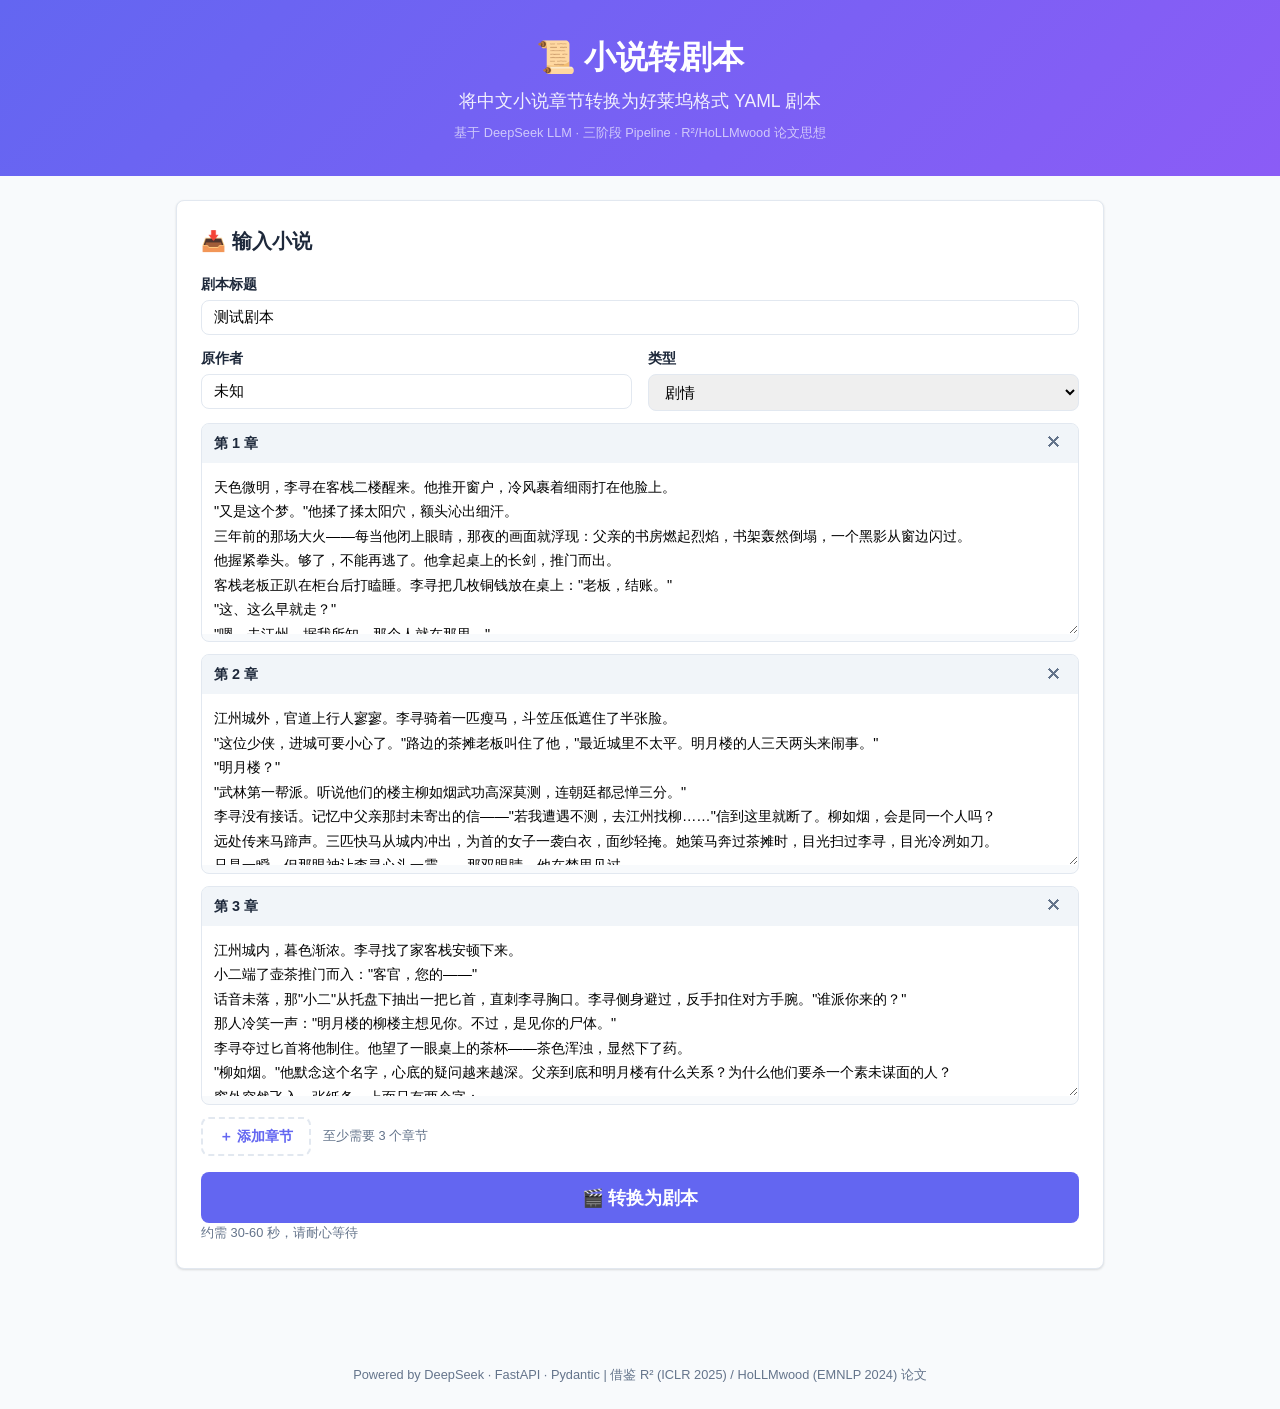
==== frontend/index.html @ adfda487 "feat: 新增原生前端页面 (index.html + style.css + script.js) - index.html: 章节输入、参数配置、YAML/JSON/报告三 Tab 切换 - s" ====
<!DOCTYPE html>
<html lang="zh-CN">
<head>
  <meta charset="UTF-8">
  <meta name="viewport" content="width=device-width, initial-scale=1.0">
  <title>小说转剧本 - Novel to Screenplay</title>
  <link rel="stylesheet" href="style.css">
</head>
<body>
  <header>
    <h1>📜 小说转剧本</h1>
    <p class="subtitle">将中文小说章节转换为好莱坞格式 YAML 剧本</p>
    <p class="tech-note">基于 DeepSeek LLM · 三阶段 Pipeline · R²/HoLLMwood 论文思想</p>
  </header>

  <main>
    <!-- 输入区 -->
    <section class="input-section">
      <h2>📥 输入小说</h2>

      <div class="form-group">
        <label for="title">剧本标题</label>
        <input type="text" id="title" placeholder="如：红楼梦选段" value="测试剧本">
      </div>

      <div class="form-row">
        <div class="form-group">
          <label for="author">原作者</label>
          <input type="text" id="author" placeholder="如：曹雪芹" value="未知">
        </div>
        <div class="form-group">
          <label for="genre">类型</label>
          <select id="genre">
            <option value="剧情">剧情</option>
            <option value="喜剧">喜剧</option>
            <option value="悬疑">悬疑</option>
            <option value="科幻">科幻</option>
            <option value="动作">动作</option>
            <option value="爱情">爱情</option>
          </select>
        </div>
      </div>

      <div id="chapters-container">
        <div class="chapter-block">
          <div class="chapter-header">
            <span>第 1 章</span>
            <button class="btn-remove-chapter" title="删除此章" onclick="removeChapter(this)">✕</button>
          </div>
          <textarea class="chapter-text" placeholder="在此粘贴第 1 章小说内容..." rows="6">天色微明，李寻在客栈二楼醒来。他推开窗户，冷风裹着细雨打在他脸上。
"又是这个梦。"他揉了揉太阳穴，额头沁出细汗。
三年前的那场大火——每当他闭上眼睛，那夜的画面就浮现：父亲的书房燃起烈焰，书架轰然倒塌，一个黑影从窗边闪过。
他握紧拳头。够了，不能再逃了。他拿起桌上的长剑，推门而出。
客栈老板正趴在柜台后打瞌睡。李寻把几枚铜钱放在桌上："老板，结账。"
"这、这么早就走？"
"嗯。去江州。据我所知，那个人就在那里。"</textarea>
        </div>
        <div class="chapter-block">
          <div class="chapter-header">
            <span>第 2 章</span>
            <button class="btn-remove-chapter" title="删除此章" onclick="removeChapter(this)">✕</button>
          </div>
          <textarea class="chapter-text" placeholder="在此粘贴第 2 章小说内容..." rows="6">江州城外，官道上行人寥寥。李寻骑着一匹瘦马，斗笠压低遮住了半张脸。
"这位少侠，进城可要小心了。"路边的茶摊老板叫住了他，"最近城里不太平。明月楼的人三天两头来闹事。"
"明月楼？"
"武林第一帮派。听说他们的楼主柳如烟武功高深莫测，连朝廷都忌惮三分。"
李寻没有接话。记忆中父亲那封未寄出的信——"若我遭遇不测，去江州找柳……"信到这里就断了。柳如烟，会是同一个人吗？
远处传来马蹄声。三匹快马从城内冲出，为首的女子一袭白衣，面纱轻掩。她策马奔过茶摊时，目光扫过李寻，目光冷冽如刀。
只是一瞬，但那眼神让李寻心头一震——那双眼睛，他在梦里见过。</textarea>
        </div>
        <div class="chapter-block">
          <div class="chapter-header">
            <span>第 3 章</span>
            <button class="btn-remove-chapter" title="删除此章" onclick="removeChapter(this)">✕</button>
          </div>
          <textarea class="chapter-text" placeholder="在此粘贴第 3 章小说内容..." rows="6">江州城内，暮色渐浓。李寻找了家客栈安顿下来。
小二端了壶茶推门而入："客官，您的——"
话音未落，那"小二"从托盘下抽出一把匕首，直刺李寻胸口。李寻侧身避过，反手扣住对方手腕。"谁派你来的？"
那人冷笑一声："明月楼的柳楼主想见你。不过，是见你的尸体。"
李寻夺过匕首将他制住。他望了一眼桌上的茶杯——茶色浑浊，显然下了药。
"柳如烟。"他默念这个名字，心底的疑问越来越深。父亲到底和明月楼有什么关系？为什么他们要杀一个素未谋面的人？
窗外突然飞入一张纸条，上面只有两个字：
"快走。"
李寻不再犹豫，纵身从二楼跃下，消失在夜色中。</textarea>
        </div>
      </div>

      <div class="button-row">
        <button class="btn-add" onclick="addChapter()">＋ 添加章节</button>
        <span class="hint">至少需要 3 个章节</span>
      </div>

      <button class="btn-convert" id="btn-convert" onclick="convertNovel()">
        🎬 转换为剧本
      </button>
      <p class="hint" id="convert-hint">约需 30-60 秒，请耐心等待</p>
    </section>

    <!-- 进度区 -->
    <section class="progress-section" id="progress-section" style="display:none;">
      <div class="progress-bar">
        <div class="progress-fill" id="progress-fill"></div>
      </div>
      <p class="progress-text" id="progress-text">准备中...</p>
    </section>

    <!-- 输出区 -->
    <section class="output-section" id="output-section" style="display:none;">
      <div class="output-header">
        <h2>📤 剧本输出</h2>
        <div class="output-tabs">
          <button class="tab active" onclick="switchTab('yaml')">YAML</button>
          <button class="tab" onclick="switchTab('json')">JSON</button>
          <button class="tab" onclick="switchTab('report')">
            检查报告
            <span class="score-badge" id="score-badge"></span>
          </button>
        </div>
      </div>

      <div class="output-content">
        <div class="tab-panel active" id="panel-yaml">
          <div class="output-actions">
            <button class="btn-copy" onclick="copyOutput('yaml')">📋 复制</button>
            <button class="btn-download" onclick="downloadOutput('yaml')">⬇ 下载</button>
          </div>
          <pre><code id="output-yaml"></code></pre>
        </div>
        <div class="tab-panel" id="panel-json">
          <div class="output-actions">
            <button class="btn-copy" onclick="copyOutput('json')">📋 复制</button>
            <button class="btn-download" onclick="downloadOutput('json')">⬇ 下载</button>
          </div>
          <pre><code id="output-json"></code></pre>
        </div>
        <div class="tab-panel" id="panel-report">
          <div id="report-content"></div>
        </div>
      </div>
    </section>

    <!-- 错误区 -->
    <section class="error-section" id="error-section" style="display:none;">
      <div class="error-card">
        <h3>⚠️ 转换失败</h3>
        <p id="error-message"></p>
        <button class="btn-retry" onclick="convertNovel()">重试</button>
      </div>
    </section>
  </main>

  <footer>
    <p>Powered by DeepSeek · FastAPI · Pydantic | 借鉴 R² (ICLR 2025) / HoLLMwood (EMNLP 2024) 论文</p>
  </footer>

  <script src="script.js"></script>
</body>
</html>
---- frontend/style.css ----
/* ═══════════════════════════════════════════════════════════════
   小说转剧本 - 前端样式
   ═══════════════════════════════════════════════════════════════ */

/* ── 基础 ───────────────────────────────────────────────────── */

:root {
  --primary: #6366f1;
  --primary-hover: #4f46e5;
  --success: #10b981;
  --warning: #f59e0b;
  --error: #ef4444;
  --bg: #f8fafc;
  --card-bg: #ffffff;
  --border: #e2e8f0;
  --text: #1e293b;
  --text-muted: #64748b;
  --radius: 8px;
  --shadow: 0 1px 3px rgba(0,0,0,.08), 0 1px 2px rgba(0,0,0,.06);
  --shadow-lg: 0 10px 15px -3px rgba(0,0,0,.1), 0 4px 6px -4px rgba(0,0,0,.1);
}

* { box-sizing: border-box; margin: 0; padding: 0; }

body {
  font-family: -apple-system, BlinkMacSystemFont, "Segoe UI", "PingFang SC", "Microsoft YaHei", sans-serif;
  background: var(--bg);
  color: var(--text);
  line-height: 1.6;
  min-height: 100vh;
}

/* ── Header ─────────────────────────────────────────────────── */

header {
  background: linear-gradient(135deg, var(--primary), #8b5cf6);
  color: white;
  text-align: center;
  padding: 2rem 1rem;
}

header h1 { font-size: 2rem; margin-bottom: .25rem; }
header .subtitle { font-size: 1.1rem; opacity: .9; }
header .tech-note { font-size: .8rem; opacity: .65; margin-top: .5rem; }

/* ── Main ───────────────────────────────────────────────────── */

main {
  max-width: 960px;
  margin: 0 auto;
  padding: 1.5rem 1rem 3rem;
}

section { margin-bottom: 1.5rem; }

/* ── 输入区 ─────────────────────────────────────────────────── */

.input-section {
  background: var(--card-bg);
  border: 1px solid var(--border);
  border-radius: var(--radius);
  padding: 1.5rem;
  box-shadow: var(--shadow);
}

.input-section h2 { font-size: 1.25rem; margin-bottom: 1rem; }

.form-group { margin-bottom: .75rem; flex: 1; }
.form-group label { display: block; font-weight: 600; margin-bottom: .25rem; font-size: .9rem; }
.form-group input,
.form-group select {
  width: 100%;
  padding: .5rem .75rem;
  border: 1px solid var(--border);
  border-radius: var(--radius);
  font-size: .95rem;
  font-family: inherit;
}
.form-row { display: flex; gap: 1rem; }

/* ── 章节块 ─────────────────────────────────────────────────── */

.chapter-block {
  background: var(--bg);
  border: 1px solid var(--border);
  border-radius: var(--radius);
  margin-bottom: .75rem;
  overflow: hidden;
}

.chapter-header {
  display: flex;
  justify-content: space-between;
  align-items: center;
  padding: .5rem .75rem;
  background: #f1f5f9;
  font-weight: 600;
  font-size: .9rem;
}

.btn-remove-chapter {
  background: none;
  border: none;
  color: var(--text-muted);
  cursor: pointer;
  font-size: 1rem;
  padding: 0 .25rem;
  border-radius: 4px;
}
.btn-remove-chapter:hover { color: var(--error); }

.chapter-text {
  width: 100%;
  padding: .75rem;
  border: none;
  resize: vertical;
  font-family: inherit;
  font-size: .9rem;
  line-height: 1.7;
  background: white;
}

/* ── 按钮 ───────────────────────────────────────────────────── */

.button-row { display: flex; align-items: center; gap: .75rem; margin: .75rem 0; }

.btn-add {
  background: white;
  border: 2px dashed var(--border);
  color: var(--primary);
  padding: .5rem 1rem;
  border-radius: var(--radius);
  cursor: pointer;
  font-size: .9rem;
  font-weight: 600;
}
.btn-add:hover { border-color: var(--primary); background: #eef2ff; }

.btn-convert {
  display: block;
  width: 100%;
  padding: .85rem;
  background: var(--primary);
  color: white;
  border: none;
  border-radius: var(--radius);
  font-size: 1.1rem;
  font-weight: 700;
  cursor: pointer;
  margin-top: 1rem;
  transition: background .2s;
}
.btn-convert:hover { background: var(--primary-hover); }
.btn-convert:disabled { opacity: .5; cursor: not-allowed; }

.btn-copy, .btn-download, .btn-retry {
  background: white;
  border: 1px solid var(--border);
  padding: .35rem .75rem;
  border-radius: var(--radius);
  cursor: pointer;
  font-size: .85rem;
}
.btn-retry { background: var(--primary); color: white; border: none; padding: .5rem 1.5rem; }

.hint { font-size: .8rem; color: var(--text-muted); }

/* ── 进度条 ─────────────────────────────────────────────────── */

.progress-section { text-align: center; }

.progress-bar {
  height: 6px;
  background: var(--border);
  border-radius: 3px;
  overflow: hidden;
  margin-bottom: .5rem;
}

.progress-fill {
  height: 100%;
  background: linear-gradient(90deg, var(--primary), #8b5cf6);
  width: 0%;
  transition: width .3s ease;
}

.progress-text { font-size: .9rem; color: var(--text-muted); }

/* ── 输出区 ─────────────────────────────────────────────────── */

.output-section {
  background: var(--card-bg);
  border: 1px solid var(--border);
  border-radius: var(--radius);
  box-shadow: var(--shadow);
  overflow: hidden;
}

.output-header {
  display: flex;
  justify-content: space-between;
  align-items: center;
  padding: 1rem 1.5rem;
  border-bottom: 1px solid var(--border);
}
.output-header h2 { font-size: 1.1rem; }

.output-tabs { display: flex; gap: .25rem; }

.tab {
  padding: .4rem 1rem;
  background: var(--bg);
  border: 1px solid var(--border);
  border-radius: var(--radius);
  cursor: pointer;
  font-size: .85rem;
}
.tab.active { background: var(--primary); color: white; border-color: var(--primary); }

.score-badge {
  display: inline-block;
  padding: .1rem .4rem;
  border-radius: 10px;
  font-size: .75rem;
  margin-left: .25rem;
}

.output-content { padding: 1rem 1.5rem; }

.tab-panel { display: none; }
.tab-panel.active { display: block; }

.output-actions {
  display: flex;
  gap: .5rem;
  margin-bottom: .75rem;
}

pre {
  background: #1e293b;
  color: #e2e8f0;
  padding: 1.5rem;
  border-radius: var(--radius);
  overflow-x: auto;
  font-size: .85rem;
  font-family: "JetBrains Mono", "Cascadia Code", "Fira Code", monospace;
  line-height: 1.5;
  max-height: 600px;
  overflow-y: auto;
  white-space: pre-wrap;
}

/* ── 检查报告 ───────────────────────────────────────────────── */

#report-content { font-size: .9rem; }

.report-card {
  background: var(--bg);
  border: 1px solid var(--border);
  border-radius: var(--radius);
  padding: 1rem;
  margin-bottom: .75rem;
}

.report-card h4 { margin-bottom: .5rem; }

.score { font-size: 2rem; font-weight: 700; }
.score.good { color: var(--success); }
.score.warn { color: var(--warning); }
.score.bad { color: var(--error); }

.violation-list { list-style: none; }
.violation-list li {
  padding: .25rem 0;
  border-bottom: 1px solid var(--border);
  font-size: .85rem;
}
.violation-list li:last-child { border-bottom: none; }
.violation-list li::before { content: "❌ "; }

/* ── 错误区 ─────────────────────────────────────────────────── */

.error-card {
  background: #fef2f2;
  border: 1px solid #fecaca;
  border-radius: var(--radius);
  padding: 1.5rem;
  text-align: center;
}
.error-card h3 { color: var(--error); margin-bottom: .5rem; }

/* ── Footer ─────────────────────────────────────────────────── */

footer {
  text-align: center;
  padding: 1.5rem;
  color: var(--text-muted);
  font-size: .8rem;
}

/* ── 响应式 ─────────────────────────────────────────────────── */

@media (max-width: 640px) {
  .form-row { flex-direction: column; gap: 0; }
  .output-header { flex-direction: column; gap: .5rem; }
}
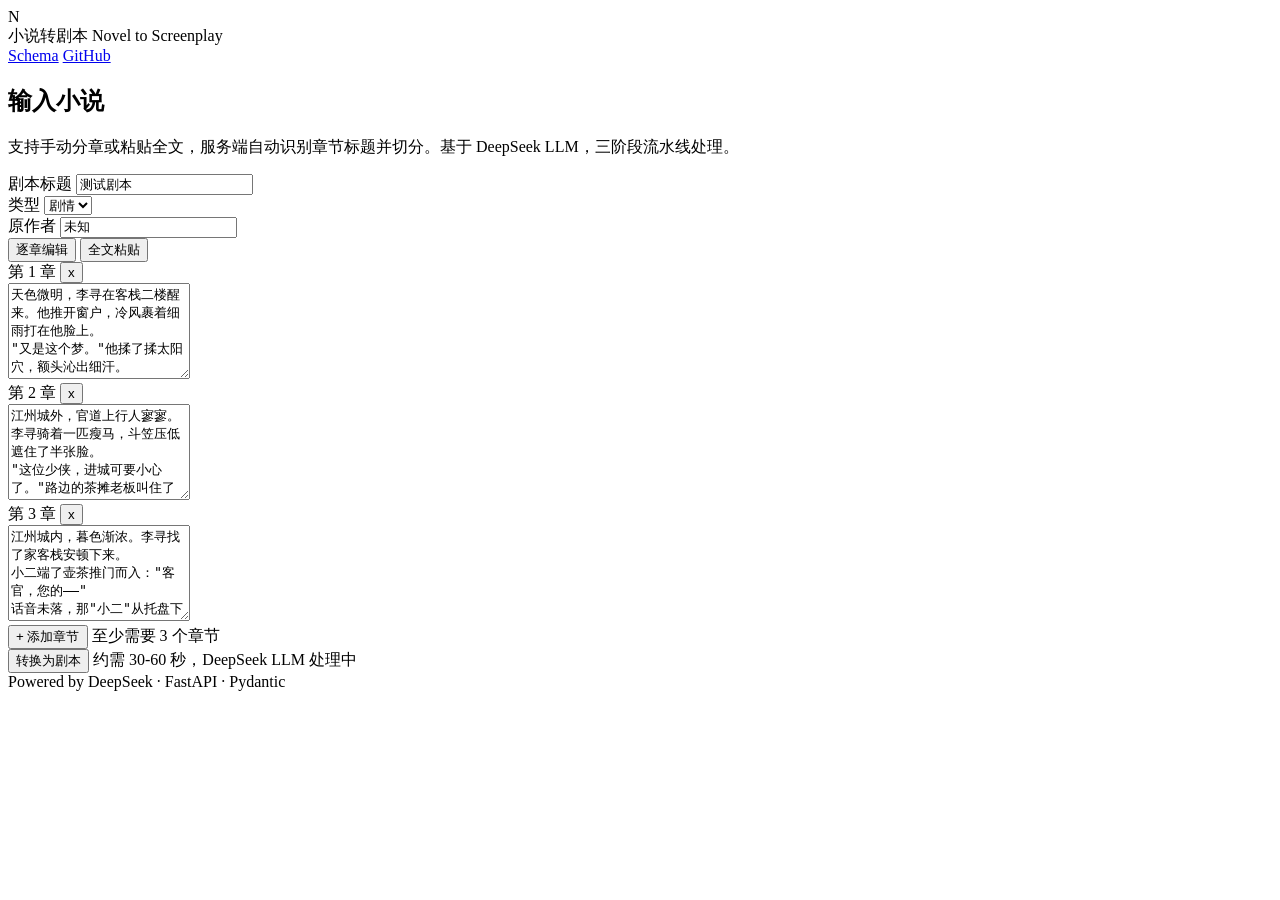
==== commit db3143bd: "feat(frontend): 双模式输入 + Chapter/Scene/Beat 层级展示 + 分镜预览 + Anthropic 暖调风格 Co-Authored-By: Claude Opus " ====
--- a/frontend/index.html
+++ b/frontend/index.html
@@ -3,30 +3,37 @@
 <head>
   <meta charset="UTF-8">
   <meta name="viewport" content="width=device-width, initial-scale=1.0">
-  <title>小说转剧本 - Novel to Screenplay</title>
-  <link rel="stylesheet" href="style.css">
+  <title>小说转剧本 — Novel to Screenplay</title>
+  <link rel="preconnect" href="https://fonts.googleapis.com">
+  <link rel="preconnect" href="https://fonts.gstatic.com" crossorigin>
+  <link href="https://fonts.googleapis.com/css2?family=Cormorant+Garamond:ital,wght@0,400;0,500;0,600;1,400;1,500&family=Inter:wght@400;500;600&family=Noto+Sans+SC:wght@400;500;600&family=Noto+Serif+SC:wght@400;500;600;700&family=JetBrains+Mono:wght@400;500&display=swap" rel="stylesheet">
+  <link rel="stylesheet" href="/static/style.css">
 </head>
 <body>
   <header>
-    <h1>📜 小说转剧本</h1>
-    <p class="subtitle">将中文小说章节转换为好莱坞格式 YAML 剧本</p>
-    <p class="tech-note">基于 DeepSeek LLM · 三阶段 Pipeline · R²/HoLLMwood 论文思想</p>
+    <div class="header-inner">
+      <div class="header-mark">N</div>
+      <div>
+        <span class="header-text">小说转剧本</span>
+        <span class="tagline">Novel to Screenplay</span>
+      </div>
+      <div class="header-links">
+        <a href="/static/schema.html">Schema</a>
+        <a href="https://github.com/moonkkkkk/novel-to-screenplay" target="_blank">GitHub</a>
+      </div>
+    </div>
   </header>
 
   <main>
     <!-- 输入区 -->
     <section class="input-section">
-      <h2>📥 输入小说</h2>
-
-      <div class="form-group">
-        <label for="title">剧本标题</label>
-        <input type="text" id="title" placeholder="如：红楼梦选段" value="测试剧本">
-      </div>
+      <h2 class="section-heading">输入小说</h2>
+      <p class="section-desc">支持手动分章或粘贴全文，服务端自动识别章节标题并切分。基于 DeepSeek LLM，三阶段流水线处理。</p>
 
       <div class="form-row">
         <div class="form-group">
-          <label for="author">原作者</label>
-          <input type="text" id="author" placeholder="如：曹雪芹" value="未知">
+          <label for="title">剧本标题</label>
+          <input type="text" id="title" placeholder="如：红楼梦选段" value="测试剧本">
         </div>
         <div class="form-group">
           <label for="genre">类型</label>
@@ -40,12 +47,25 @@
           </select>
         </div>
       </div>
+      <div class="form-group">
+        <label for="author">原作者</label>
+        <input type="text" id="author" placeholder="如：曹雪芹" value="未知">
+      </div>
+
+      <div class="mode-toggle">
+        <button class="mode-btn active" data-mode="manual" onclick="setInputMode('manual')">
+          逐章编辑
+        </button>
+        <button class="mode-btn" data-mode="raw" onclick="setInputMode('raw')">
+          全文粘贴
+        </button>
+      </div>
 
       <div id="chapters-container">
         <div class="chapter-block">
           <div class="chapter-header">
             <span>第 1 章</span>
-            <button class="btn-remove-chapter" title="删除此章" onclick="removeChapter(this)">✕</button>
+            <button class="btn-remove" title="删除此章" onclick="removeChapter(this)">x</button>
           </div>
           <textarea class="chapter-text" placeholder="在此粘贴第 1 章小说内容..." rows="6">天色微明，李寻在客栈二楼醒来。他推开窗户，冷风裹着细雨打在他脸上。
 "又是这个梦。"他揉了揉太阳穴，额头沁出细汗。
@@ -58,7 +78,7 @@
         <div class="chapter-block">
           <div class="chapter-header">
             <span>第 2 章</span>
-            <button class="btn-remove-chapter" title="删除此章" onclick="removeChapter(this)">✕</button>
+            <button class="btn-remove" title="删除此章" onclick="removeChapter(this)">x</button>
           </div>
           <textarea class="chapter-text" placeholder="在此粘贴第 2 章小说内容..." rows="6">江州城外，官道上行人寥寥。李寻骑着一匹瘦马，斗笠压低遮住了半张脸。
 "这位少侠，进城可要小心了。"路边的茶摊老板叫住了他，"最近城里不太平。明月楼的人三天两头来闹事。"
@@ -71,7 +91,7 @@
         <div class="chapter-block">
           <div class="chapter-header">
             <span>第 3 章</span>
-            <button class="btn-remove-chapter" title="删除此章" onclick="removeChapter(this)">✕</button>
+            <button class="btn-remove" title="删除此章" onclick="removeChapter(this)">x</button>
           </div>
           <textarea class="chapter-text" placeholder="在此粘贴第 3 章小说内容..." rows="6">江州城内，暮色渐浓。李寻找了家客栈安顿下来。
 小二端了壶茶推门而入："客官，您的——"
@@ -85,15 +105,19 @@
         </div>
       </div>
 
+      <div id="raw-text-container" style="display:none;">
+        <textarea id="raw-text" class="chapter-text" placeholder="在此粘贴整本小说文本。需包含至少 3 个章节标题（如「第一章」「Chapter 1」），服务端将自动识别并切分。" rows="18"></textarea>
+      </div>
+
       <div class="button-row">
-        <button class="btn-add" onclick="addChapter()">＋ 添加章节</button>
+        <button class="btn-add" onclick="addChapter()">+ 添加章节</button>
         <span class="hint">至少需要 3 个章节</span>
       </div>
 
       <button class="btn-convert" id="btn-convert" onclick="convertNovel()">
-        🎬 转换为剧本
+        转换为剧本
       </button>
-      <p class="hint" id="convert-hint">约需 30-60 秒，请耐心等待</p>
+      <span class="convert-hint">约需 30-60 秒，DeepSeek LLM 处理中</span>
     </section>
 
     <!-- 进度区 -->
@@ -101,16 +125,18 @@
       <div class="progress-bar">
         <div class="progress-fill" id="progress-fill"></div>
       </div>
-      <p class="progress-text" id="progress-text">准备中...</p>
+      <p class="progress-text" id="progress-text">正在连接...</p>
     </section>
 
     <!-- 输出区 -->
     <section class="output-section" id="output-section" style="display:none;">
       <div class="output-header">
-        <h2>📤 剧本输出</h2>
+        <h2>生成结果</h2>
         <div class="output-tabs">
           <button class="tab active" onclick="switchTab('yaml')">YAML</button>
           <button class="tab" onclick="switchTab('json')">JSON</button>
+          <button class="tab" onclick="switchTab('tree')">章节结构</button>
+          <button class="tab" onclick="switchTab('shots')">分镜列表</button>
           <button class="tab" onclick="switchTab('report')">
             检查报告
             <span class="score-badge" id="score-badge"></span>
@@ -121,17 +147,23 @@
       <div class="output-content">
         <div class="tab-panel active" id="panel-yaml">
           <div class="output-actions">
-            <button class="btn-copy" onclick="copyOutput('yaml')">📋 复制</button>
-            <button class="btn-download" onclick="downloadOutput('yaml')">⬇ 下载</button>
+            <button class="btn-action" onclick="copyOutput('yaml')">Copy</button>
+            <button class="btn-action" onclick="downloadOutput('yaml')">Download .yaml</button>
           </div>
           <pre><code id="output-yaml"></code></pre>
         </div>
         <div class="tab-panel" id="panel-json">
           <div class="output-actions">
-            <button class="btn-copy" onclick="copyOutput('json')">📋 复制</button>
-            <button class="btn-download" onclick="downloadOutput('json')">⬇ 下载</button>
+            <button class="btn-action" onclick="copyOutput('json')">Copy</button>
+            <button class="btn-action" onclick="downloadOutput('json')">Download .json</button>
           </div>
           <pre><code id="output-json"></code></pre>
+        </div>
+        <div class="tab-panel" id="panel-tree">
+          <div id="tree-content"></div>
+        </div>
+        <div class="tab-panel" id="panel-shots">
+          <div id="shots-content"></div>
         </div>
         <div class="tab-panel" id="panel-report">
           <div id="report-content"></div>
@@ -142,17 +174,17 @@
     <!-- 错误区 -->
     <section class="error-section" id="error-section" style="display:none;">
       <div class="error-card">
-        <h3>⚠️ 转换失败</h3>
+        <h3>转换失败</h3>
         <p id="error-message"></p>
-        <button class="btn-retry" onclick="convertNovel()">重试</button>
+        <button class="btn-retry" onclick="convertNovel()">Retry</button>
       </div>
     </section>
   </main>
 
   <footer>
-    <p>Powered by DeepSeek · FastAPI · Pydantic | 借鉴 R² (ICLR 2025) / HoLLMwood (EMNLP 2024) 论文</p>
+    Powered by DeepSeek &middot; FastAPI &middot; Pydantic
   </footer>
 
-  <script src="script.js"></script>
+  <script src="/static/script.js"></script>
 </body>
 </html>
